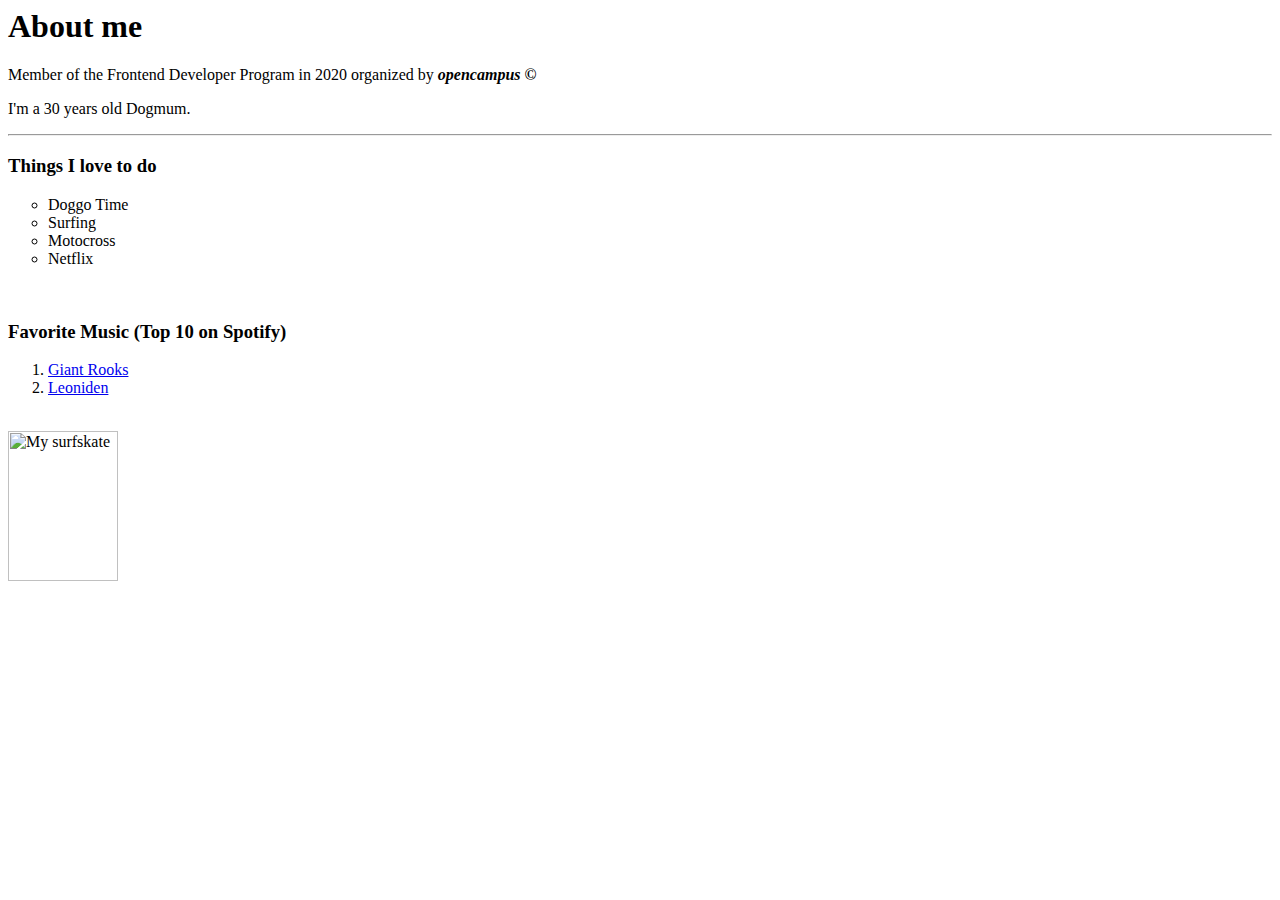
==== index.html @ 21fc942e "Create index.html" ====
<html>
  <head>
   <meta charset="UTF-8">
  <meta name="desription" content="First Steps in HTML 🤓">
  <meta name="keywords" content="opencampus, HTML, Frontend Dev Program 2020">
  <meta name="author" content="Ann-Kathrein Lage">
    <meta name="viewport" content="width=device-width, initial-scale=1.0">
    <title> About a normal Girl 🤷</title>
  </head>
  
  <body>
    <h1> About me </h1>
    <p> Member of the Frontend Developer Program in 2020 organized by <em> <strong> opencampus © </strong> </em></p>
    <p>I'm a 30 years old Dogmum. </p>
    <hr>
    
    <h3> Things I love to do </h3>
    <ul style="list-style-type:circle;"> 
      <li> Doggo Time </li>
      <li> Surfing </li>
      <li> Motocross </li>
      <li> Netflix </li>
    </ul>
    <br>  
    <h3> Favorite Music (Top 10 on Spotify) </h3>
    <ol type="1">
      <li><a href= "https://open.spotify.com/artist/5wD0owYApRtYmjPWavWKvb">Giant Rooks</a> </li>  
      <li><a href= "https://open.spotify.com/artist/1zwtew8BGPk66RKGQqtPCX">Leoniden</a></li>
    </ol>
    <br>
    <img src="https://btflboards.com/media/image/Zoey58dbce68a4070.jpg" alt="My surfskate" height="150" width="110">
  
  </body>
  
  <!-- neue Seite -->
  
</html>
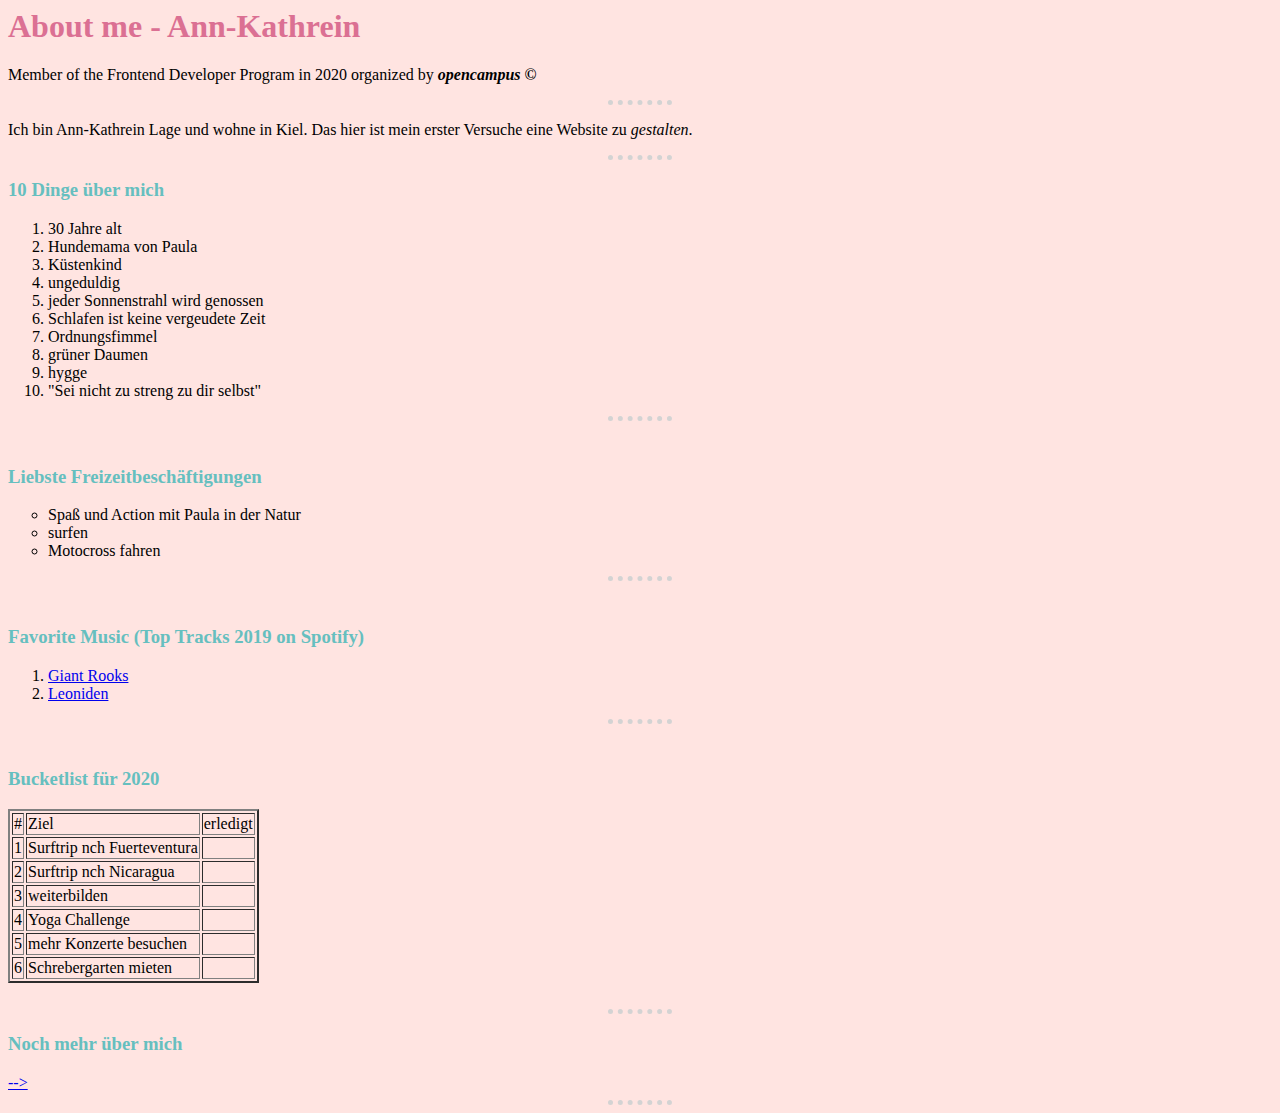
==== commit 830d5c59: "Second Page und Styles hinzugfügt" ====
--- a/index.html
+++ b/index.html
@@ -1,37 +1,105 @@
-<html>
+ <html>
   <head>
-   <meta charset="UTF-8">
-  <meta name="desription" content="First Steps in HTML 🤓">
-  <meta name="keywords" content="opencampus, HTML, Frontend Dev Program 2020">
-  <meta name="author" content="Ann-Kathrein Lage">
+    <meta charset="UTF-8">
+    <meta name="desription" content="First Steps in HTML 🤓">
+    <meta name="keywords" content="opencampus, HTML, Frontend Dev Program 2020">
+    <meta name="author" content="Ann-Kathrein Lage">
     <meta name="viewport" content="width=device-width, initial-scale=1.0">
+    
     <title> About a normal Girl 🤷</title>
+      
+    <link rel="stylesheet" href="styles.css">
+      
   </head>
   
+     <!-- colorhunt.co palevioletred-->
   <body>
-    <h1> About me </h1>
-    <p> Member of the Frontend Developer Program in 2020 organized by <em> <strong> opencampus © </strong> </em></p>
-    <p>I'm a 30 years old Dogmum. </p>
+    <h1>About me - Ann-Kathrein</h1>
+    <p>Member of the Frontend Developer Program in 2020 organized by <em> <strong> opencampus © </strong></em></p>
     <hr>
+    <p>Ich bin Ann-Kathrein Lage und wohne in Kiel. Das hier ist mein erster Versuche eine Website zu <em>gestalten</em>.</p>
+    <hr>
+      <h3>10 Dinge über mich</h3>
+      <ol type="1">
+          <li>30 Jahre alt</li>
+          <li>Hundemama von Paula</li>
+          <li>Küstenkind</li>
+          <li>ungeduldig</li>
+          <li>jeder Sonnenstrahl wird genossen</li>
+          <li>Schlafen ist keine vergeudete Zeit</li>
+          <li>Ordnungsfimmel</li>
+          <li>grüner Daumen</li>
+          <li>hygge</li>
+          <li>"Sei nicht zu streng zu dir selbst"</li>
+      </ol>
+      <hr>
+      <br>
     
-    <h3> Things I love to do </h3>
+    <h3>Liebste Freizeitbeschäftigungen</h3>
     <ul style="list-style-type:circle;"> 
-      <li> Doggo Time </li>
-      <li> Surfing </li>
-      <li> Motocross </li>
-      <li> Netflix </li>
+      <li> Spaß und Action mit Paula in der Natur</li>
+      <li> surfen </li>
+      <li> Motocross fahren</li>
     </ul>
+    <hr>
     <br>  
-    <h3> Favorite Music (Top 10 on Spotify) </h3>
+    <h3> Favorite Music (Top Tracks 2019 on Spotify) </h3>
     <ol type="1">
       <li><a href= "https://open.spotify.com/artist/5wD0owYApRtYmjPWavWKvb">Giant Rooks</a> </li>  
       <li><a href= "https://open.spotify.com/artist/1zwtew8BGPk66RKGQqtPCX">Leoniden</a></li>
     </ol>
+     <!-- 
     <br>
+     
     <img src="https://btflboards.com/media/image/Zoey58dbce68a4070.jpg" alt="My surfskate" height="150" width="110">
+      -->
+    <hr>
+    <br>
+      <h3>Bucketlist für 2020</h3>
+    <table border="2">
+      <tr>
+            <td>#</td>
+            <td>Ziel</td>
+            <td>erledigt</td>
+        </tr>
+        <tr>
+            <td>1</td>
+            <td>Surftrip nch Fuerteventura</td>
+            <td></td>
+        </tr>
+        <tr>
+            <td>2</td>
+            <td>Surftrip nch Nicaragua</td>
+            <td></td>
+        </tr>
+        <tr>
+            <td>3</td>
+            <td>weiterbilden</td>
+            <td></td>
+        </tr>
+         <tr>
+            <td>4</td>
+            <td>Yoga Challenge</td>
+            <td></td>
+        </tr>
+        <tr>
+            <td>5</td>
+            <td>mehr Konzerte besuchen</td>
+            <td></td>
+        </tr>
+        <tr>
+            <td>6</td>
+            <td>Schrebergarten mieten</td>
+            <td></td>
+        </tr>
+      </table>
+      <br>
+      <hr>
+      <h3>Noch mehr über mich</h3>
+      <a href=second.html>--></a>
+      <hr>
   
   </body>
   
-  <!-- neue Seite -->
   
 </html>--- a/styles.css
+++ b/styles.css
@@ -0,0 +1,18 @@
+    body{
+            background-color: mistyrose;
+        }
+    h1{
+            color: palevioletred;
+        }
+    h3{
+        color: #66BFBF;
+    
+        }
+    hr{
+            border-style: none;
+            border-top-style: dotted;
+            border-color: lightgrey;
+            border-width: 5px;
+            width: 5%;
+        }
+   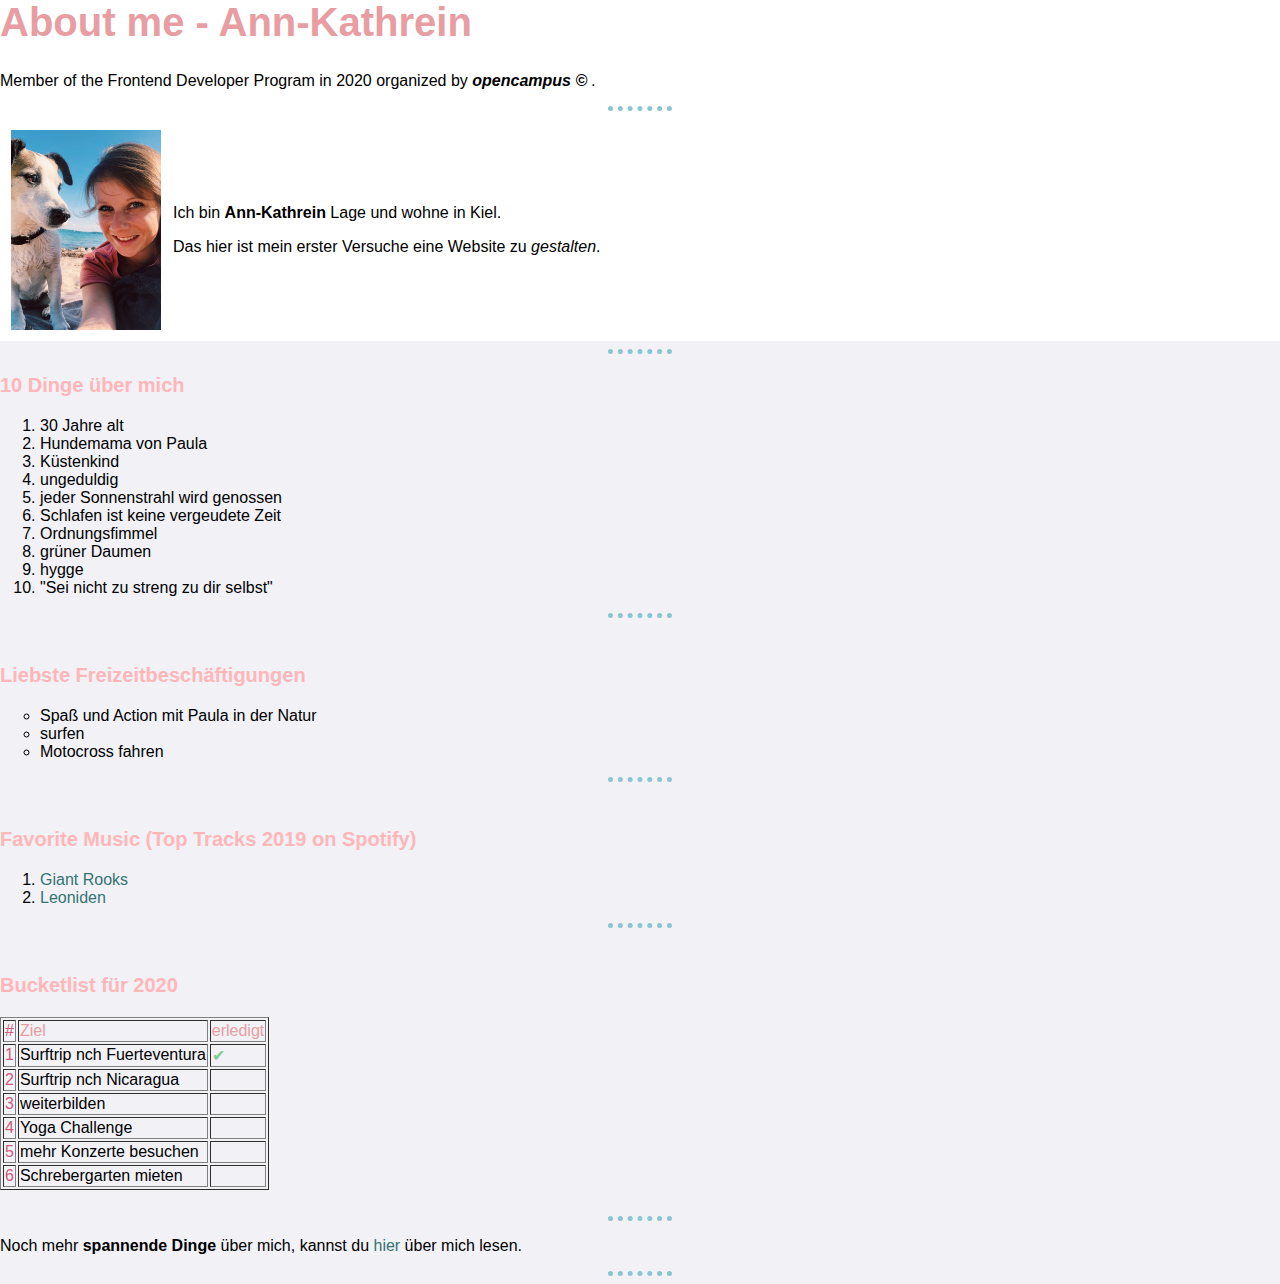
==== commit 6225c512: "css styled 0.1" ====
--- a/index.html
+++ b/index.html
@@ -5,21 +5,34 @@
     <meta name="keywords" content="opencampus, HTML, Frontend Dev Program 2020">
     <meta name="author" content="Ann-Kathrein Lage">
     <meta name="viewport" content="width=device-width, initial-scale=1.0">
-    
+   <!-- favicon.cc -->
     <title> About a normal Girl 🤷</title>
       
     <link rel="stylesheet" href="styles.css">
       
+    <!-- colorhunt.co palevioletred
+      <link rel="icon" href=favicon.ico>
+    -->
+      
   </head>
   
-     <!-- colorhunt.co palevioletred-->
+     
   <body>
-    <h1>About me - Ann-Kathrein</h1>
-    <p>Member of the Frontend Developer Program in 2020 organized by <em> <strong> opencampus © </strong></em></p>
+    <div class="">
+        <h1>About me - Ann-Kathrein</h1>
+        <p>Member of the Frontend Developer Program in 2020 organized by <em> <strong> opencampus © </strong>.</em></p>
+        <hr>
+      <table cellspacing="10">
+          <tr>
+            <td><img src="me_paula.jpg" alt="" height="200" width="150"></td>
+            <td><p>Ich bin <strong>Ann-Kathrein</strong> Lage und wohne in Kiel.</p>
+            <p>Das hier ist mein erster Versuche eine Website zu <em>gestalten</em>.</p></td>
+          </tr>
+      </table> 
+      </div>
+    
     <hr>
-    <p>Ich bin Ann-Kathrein Lage und wohne in Kiel. Das hier ist mein erster Versuche eine Website zu <em>gestalten</em>.</p>
-    <hr>
-      <h3>10 Dinge über mich</h3>
+      <h3> 10 Dinge über mich</h3>
       <ol type="1">
           <li>30 Jahre alt</li>
           <li>Hundemama von Paula</li>
@@ -34,7 +47,7 @@
       </ol>
       <hr>
       <br>
-    
+
     <h3>Liebste Freizeitbeschäftigungen</h3>
     <ul style="list-style-type:circle;"> 
       <li> Spaß und Action mit Paula in der Natur</li>
@@ -48,55 +61,50 @@
       <li><a href= "https://open.spotify.com/artist/5wD0owYApRtYmjPWavWKvb">Giant Rooks</a> </li>  
       <li><a href= "https://open.spotify.com/artist/1zwtew8BGPk66RKGQqtPCX">Leoniden</a></li>
     </ol>
-     <!-- 
-    <br>
-     
-    <img src="https://btflboards.com/media/image/Zoey58dbce68a4070.jpg" alt="My surfskate" height="150" width="110">
-      -->
+
     <hr>
     <br>
       <h3>Bucketlist für 2020</h3>
-    <table border="2">
+    <table border="1">
       <tr>
-            <td>#</td>
-            <td>Ziel</td>
-            <td>erledigt</td>
+            <td id="numbercolor">#</td>
+            <td id="headcolor">Ziel</td>
+            <td id="headcolor">erledigt</td>
         </tr>
         <tr>
-            <td>1</td>
+            <td id="numbercolor">1</td>
             <td>Surftrip nch Fuerteventura</td>
-            <td></td>
+            <td id="check">&#10004;</td>
         </tr>
         <tr>
-            <td>2</td>
+            <td id="numbercolor">2</td>
             <td>Surftrip nch Nicaragua</td>
             <td></td>
         </tr>
         <tr>
-            <td>3</td>
+            <td id="numbercolor">3</td>
             <td>weiterbilden</td>
             <td></td>
         </tr>
          <tr>
-            <td>4</td>
+            <td id="numbercolor">4</td>
             <td>Yoga Challenge</td>
             <td></td>
         </tr>
         <tr>
-            <td>5</td>
+            <td id="numbercolor">5</td>
             <td>mehr Konzerte besuchen</td>
             <td></td>
         </tr>
         <tr>
-            <td>6</td>
+            <td id="numbercolor">6</td>
             <td>Schrebergarten mieten</td>
             <td></td>
         </tr>
       </table>
       <br>
       <hr>
-      <h3>Noch mehr über mich</h3>
-      <a href=second.html>--></a>
+      <p>Noch mehr <strong>spannende Dinge</strong> über mich, kannst du <a href=second.html>hier</a> über mich lesen.</p>
       <hr>
   
   </body>
--- a/styles.css
+++ b/styles.css
@@ -1,18 +1,50 @@
-    body{
-            background-color: mistyrose;
+   body{
+        background-color: #F1F1F6;
+        font-family:sans-serif;
+        margin: 0;
         }
     h1{
-            color: palevioletred;
+        color: #E89DA2;
+        font-size: 40;
+        font-family:sans-serif;
+        margin-top: 0;
         }
     h3{
-        color: #66BFBF;
-    
+        color: #FFB6B9;
+        font-size: 20;
+        font-family:sans-serif;
         }
     hr{
-            border-style: none;
-            border-top-style: dotted;
-            border-color: lightgrey;
-            border-width: 5px;
-            width: 5%;
+        border-style: none;
+        border-top-style: dotted;
+        border-color: 8AC6D1;
+        border-width: 5px;
+        width: 5%;
         }
+
+    a{ 
+        text-decoration: none;
+        color: #347474;
+        }
+    a:hover{ 
+        text-decoration: none;
+        color: #347474;
+        font-size: 20;
+        }
+
+    div{
+        background-color: white;
+        
+        }
+
+
+#headcolor {
+    color: #E89DA2;
+}
+#numbercolor{
+    color:#D15A7C;
+}
+#check{
+    color:#7FCD91
+}
    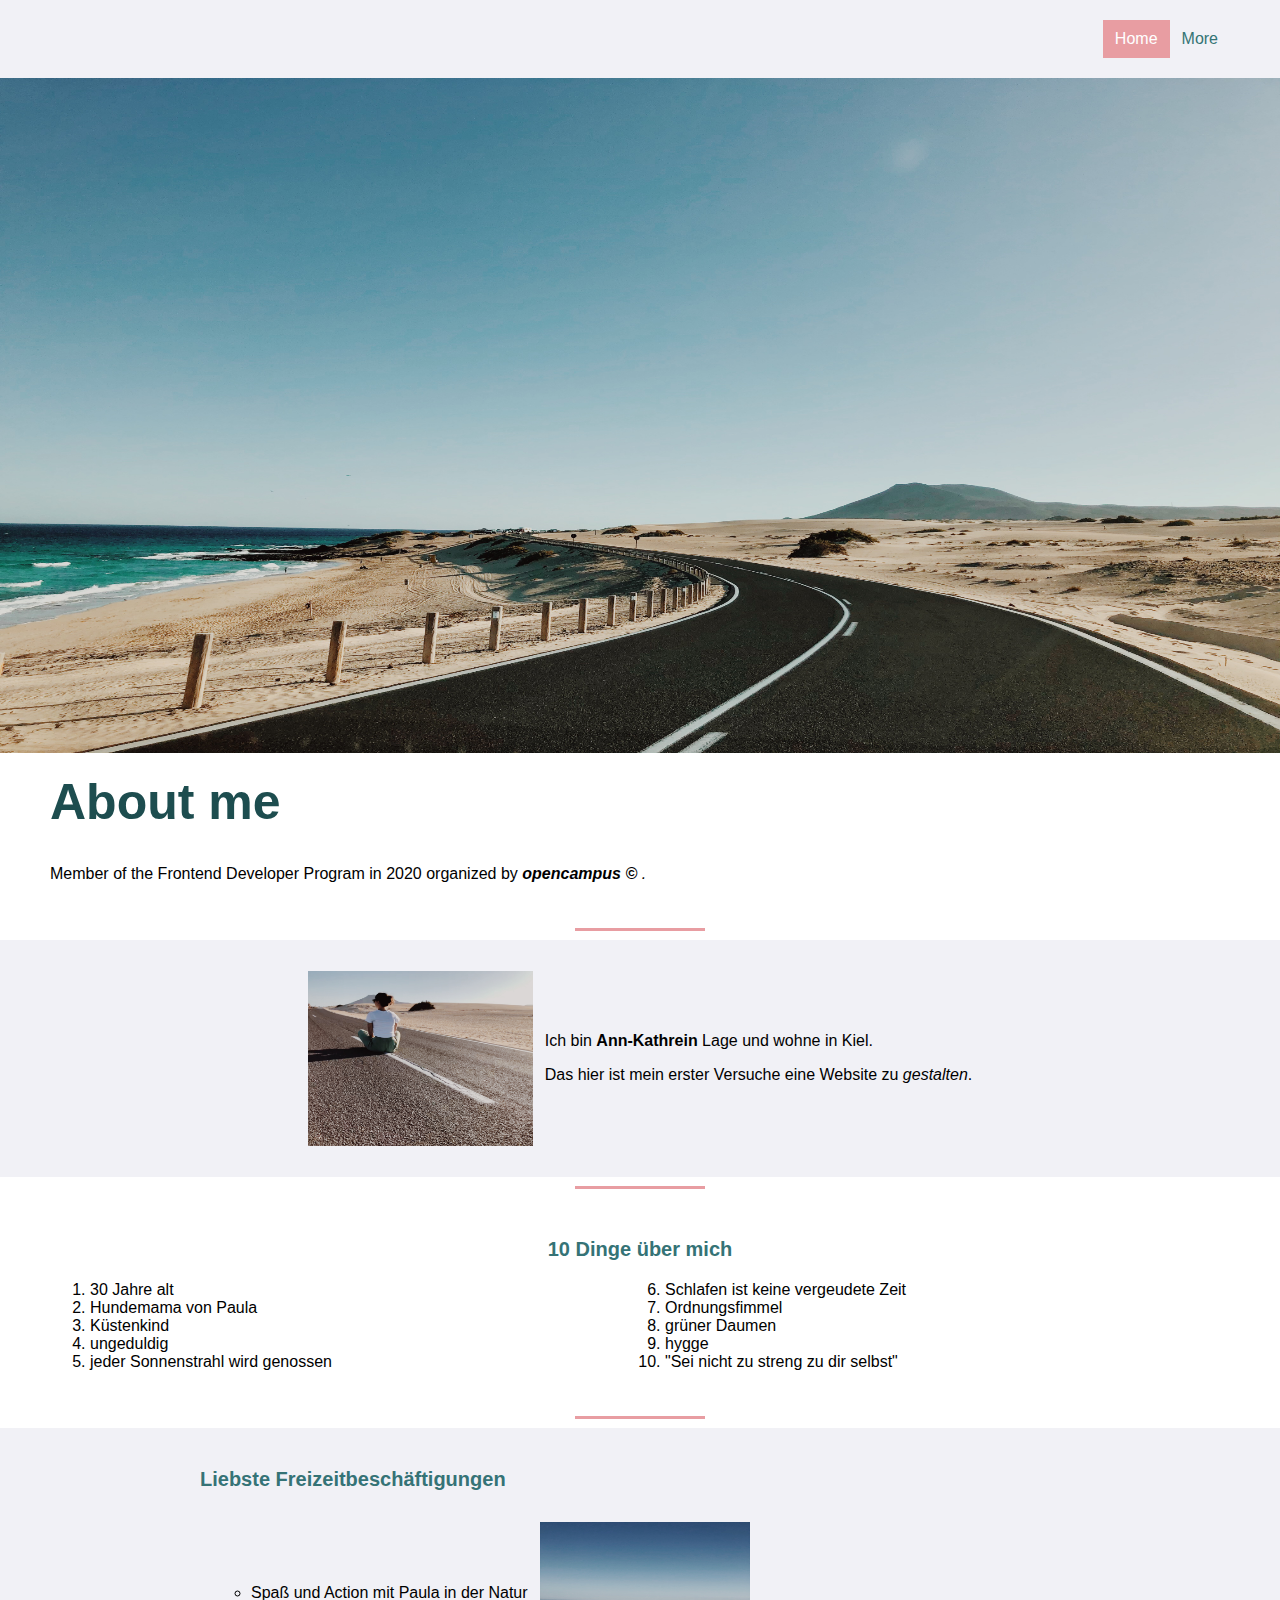
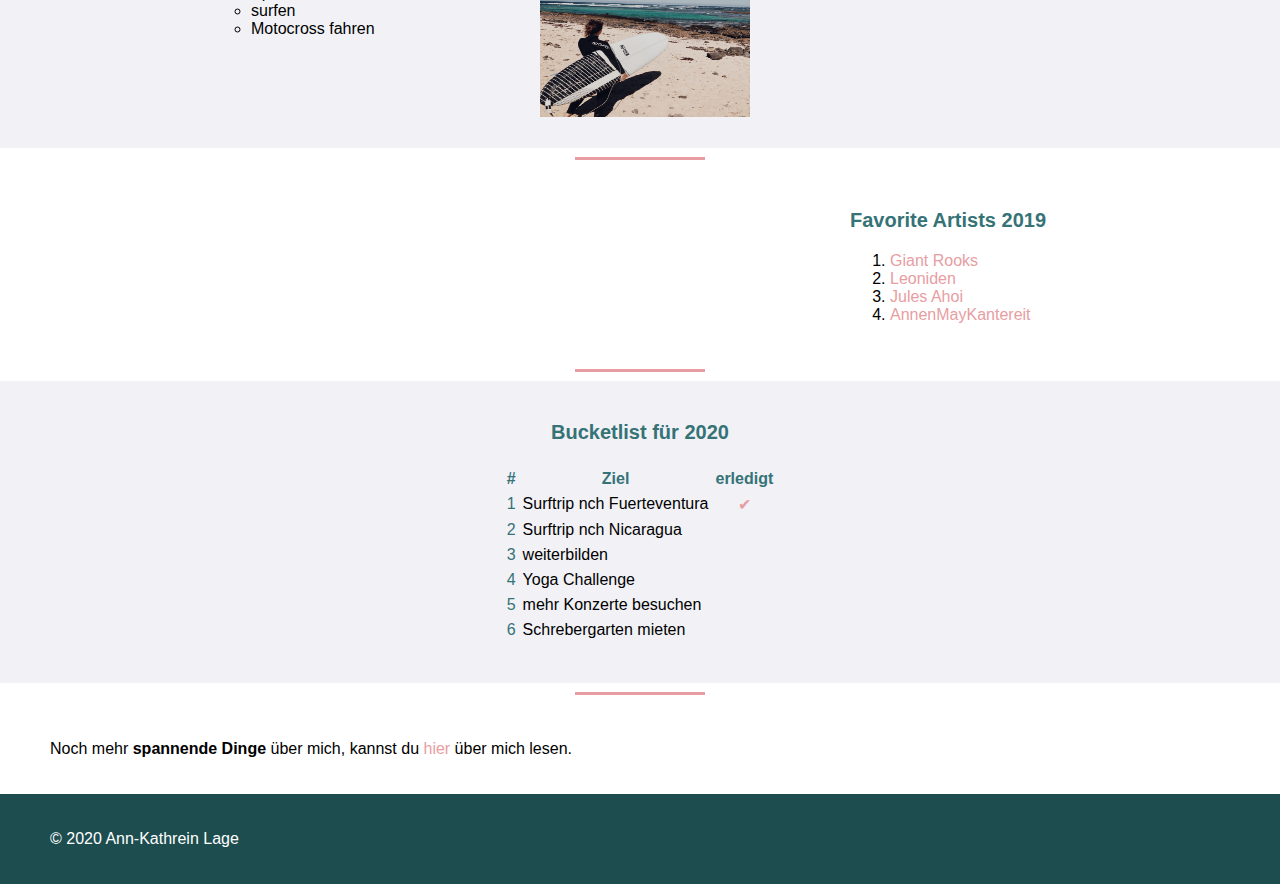
==== commit ec82e78d: "header, footer, nav, styles" ====
--- a/index.html
+++ b/index.html
@@ -1,39 +1,57 @@
  <html>
+     
   <head>
     <meta charset="UTF-8">
     <meta name="desription" content="First Steps in HTML 🤓">
     <meta name="keywords" content="opencampus, HTML, Frontend Dev Program 2020">
     <meta name="author" content="Ann-Kathrein Lage">
     <meta name="viewport" content="width=device-width, initial-scale=1.0">
-   <!-- favicon.cc -->
-    <title> About a normal Girl 🤷</title>
+    <title> About a normal Girl</title>
       
     <link rel="stylesheet" href="styles.css">
-      
-    <!-- colorhunt.co palevioletred
-      <link rel="icon" href=favicon.ico>
-    -->
-      
+    <link rel="icon" href=favicon.ico>   
   </head>
   
      
   <body>
+      
+    <div class="topnav">
+        <a href="second.html">More</a>
+        <a class="active" href="#home">Home</a>
+      </div>
+      
+      <header>
+      <img class="headpic" src=road.JPG alt="">
+      </header>
+      
+   
     <div class="">
-        <h1>About me - Ann-Kathrein</h1>
+        <h1>About me</h1>
         <p>Member of the Frontend Developer Program in 2020 organized by <em> <strong> opencampus © </strong>.</em></p>
+      </div>  
+        
+    <div class="hr">
         <hr>
-      <table cellspacing="10">
+    </div> 
+        
+        
+    <div class="anotherback">
+        <table class="centeredtable" cellspacing="10">
           <tr>
-            <td><img src="me_paula.jpg" alt="" height="200" width="150"></td>
+            <td><img src="me_road.JPG" alt="" height="175" width="225"></td>
             <td><p>Ich bin <strong>Ann-Kathrein</strong> Lage und wohne in Kiel.</p>
             <p>Das hier ist mein erster Versuche eine Website zu <em>gestalten</em>.</p></td>
           </tr>
       </table> 
-      </div>
-    
+        </div>
+      
+    <div class="hr">
     <hr>
-      <h3> 10 Dinge über mich</h3>
-      <ol type="1">
+    </div>
+      
+    <div class="">
+      <h3 class="centeredtext"> 10 Dinge über mich</h3>
+      <ol class="right, ol" type="1">
           <li>30 Jahre alt</li>
           <li>Hundemama von Paula</li>
           <li>Küstenkind</li>
@@ -45,31 +63,55 @@
           <li>hygge</li>
           <li>"Sei nicht zu streng zu dir selbst"</li>
       </ol>
+    </div>
+      
+<div class="hr">      
       <hr>
-      <br>
-
-    <h3>Liebste Freizeitbeschäftigungen</h3>
-    <ul style="list-style-type:circle;"> 
-      <li> Spaß und Action mit Paula in der Natur</li>
-      <li> surfen </li>
-      <li> Motocross fahren</li>
-    </ul>
+</div>
+   
+      <div class="anotherback">
+          <h3 class="righttwo">Liebste Freizeitbeschäftigungen</h3>
+        <table class="righttwo" cellspacing="10">
+          <tr>
+            <td>
+              <ul style="list-style-type:circle;"> 
+                    <li> Spaß und Action mit Paula in der Natur</li>
+                  <li> surfen </li>
+                  <li> Motocross fahren</li>
+              </ul>
+            </td>
+            <td><img src="me_surf.JPG" alt="" height="195" width="210"></td>
+          </tr>
+      </table> 
+        </div>
+      
+      
+<div class="hr">    
     <hr>
-    <br>  
-    <h3> Favorite Music (Top Tracks 2019 on Spotify) </h3>
-    <ol type="1">
+</div>
+      
+<div class="">      
+    <h3 class="right"> Favorite Artists 2019 </h3>
+    <ol class="right" type="1">
       <li><a href= "https://open.spotify.com/artist/5wD0owYApRtYmjPWavWKvb">Giant Rooks</a> </li>  
       <li><a href= "https://open.spotify.com/artist/1zwtew8BGPk66RKGQqtPCX">Leoniden</a></li>
+        <li><a href= "https://open.spotify.com/artist/2l1xTBTIBaAiJhekoLM8mk">Jules Ahoi</a> </li> 
+        <li><a href= "https://open.spotify.com/artist/23xqmJEN3oVxwzqtNIyR5m">AnnenMayKantereit</a> </li> 
+        
     </ol>
-
+</div>
+      
+<div class="hr">
     <hr>
-    <br>
-      <h3>Bucketlist für 2020</h3>
-    <table border="1">
+</div>
+    
+<div class="anotherback">
+      <h3 class="centeredtext">Bucketlist für 2020</h3>
+    <table class="table" cellspacing="5">
       <tr>
-            <td id="numbercolor">#</td>
-            <td id="headcolor">Ziel</td>
-            <td id="headcolor">erledigt</td>
+            <th id="numbercolor">#</th>
+            <th id="numbercolor">Ziel</th>
+            <th id="numbercolor">erledigt</th>
         </tr>
         <tr>
             <td id="numbercolor">1</td>
@@ -102,11 +144,24 @@
             <td></td>
         </tr>
       </table>
-      <br>
+    <br> 
+ </div>
+      
+<div class="hr">
       <hr>
+    </div>
+    
+    <div class="">
       <p>Noch mehr <strong>spannende Dinge</strong> über mich, kannst du <a href=second.html>hier</a> über mich lesen.</p>
-      <hr>
-  
+    </div>
+      
+
+<footer>  
+    <div class="footer">
+      <p>© 2020 Ann-Kathrein Lage</p>
+        </div>
+  </footer> 
+        
   </body>
   
   
--- a/styles.css
+++ b/styles.css
@@ -1,50 +1,130 @@
    body{
         background-color: #F1F1F6;
-        font-family:sans-serif;
+        font-family:'Open Sans', sans-serif;
         margin: 0;
         }
+
+    div{
+        background-color: white;
+        padding: 20 50 20 50;
+        }
+
     h1{
-        color: #E89DA2;
-        font-size: 40;
-        font-family:sans-serif;
+        color: #1D4D4F;
+        font-size: 50px;
+        font-family: 'Raleway', sans-serif;
         margin-top: 0;
         }
+
     h3{
-        color: #FFB6B9;
-        font-size: 20;
-        font-family:sans-serif;
+        color: #357376;
+        font-size: 1.25rem;
+        font-family:'Raleway',sans-serif;
         }
+
     hr{
-        border-style: none;
-        border-top-style: dotted;
-        border-color: 8AC6D1;
-        border-width: 5px;
-        width: 5%;
+        border-top-style: inherit;
+        border-color: #E89DA2;
+        border-width: 3px;
+        width: 10%;
+        padding: 0px;
+        border-left: 0px;
         }
 
     a{ 
         text-decoration: none;
-        color: #347474;
+        color: #E89DA2;
         }
     a:hover{ 
-        text-decoration: none;
+        text-decoration: underline;
         color: #347474;
-        font-size: 20;
-        }
-
-    div{
-        background-color: white;
-        
         }
 
 
-#headcolor {
-    color: #E89DA2;
+.ol{
+    column-count: 2;
+    column-gap: 10px;
 }
+
+.topnav{
+  background-color: #F1F1F6;
+  overflow: hidden;
+}
+
+.topnav a{
+  float: right;
+  color: #347474;
+  text-align: center;
+  padding: 10px 12px;
+  text-decoration: none;
+  font-size: 16px;
+}
+.topnav a:hover {
+  background-color: #6BA8A9;
+    color: white
+}
+
+
+.topnav a.active {
+  background-color: #E89DA2;
+  color: white;
+}
+
+.headpic{
+    position: relative;
+    top: 0; 
+    left: 0;
+    right: 0;
+   background-size: cover; 
+   width: 100vw;
+   height: 75vh;
+    }
+
+.centeredtable{
+    margin: 0 auto;
+}
+
+.table{
+    margin:0 auto;
+}
+
+.table tr:hover{
+    background-color: white;
+    }
+
+.centeredtext{
+    text-align: center;
+}
+
+.right{
+    margin-left: 800px;
+}
+
+.righttwo{
+    margin-left: 150px;
+}
+
+.anotherback{
+    background-color: #F1F1F6;
+}
+
+
+.hr {
+    margin: 0;
+    padding: 1px;
+    }
+
+
+.footer{
+    background-color: #1D4D4F;
+    color: white;
+    }
+
+
 #numbercolor{
-    color:#D15A7C;
+    color:#357376;
 }
 #check{
-    color:#7FCD91
-}
-   +    text-align: center;
+    color:#E89DA2;
+}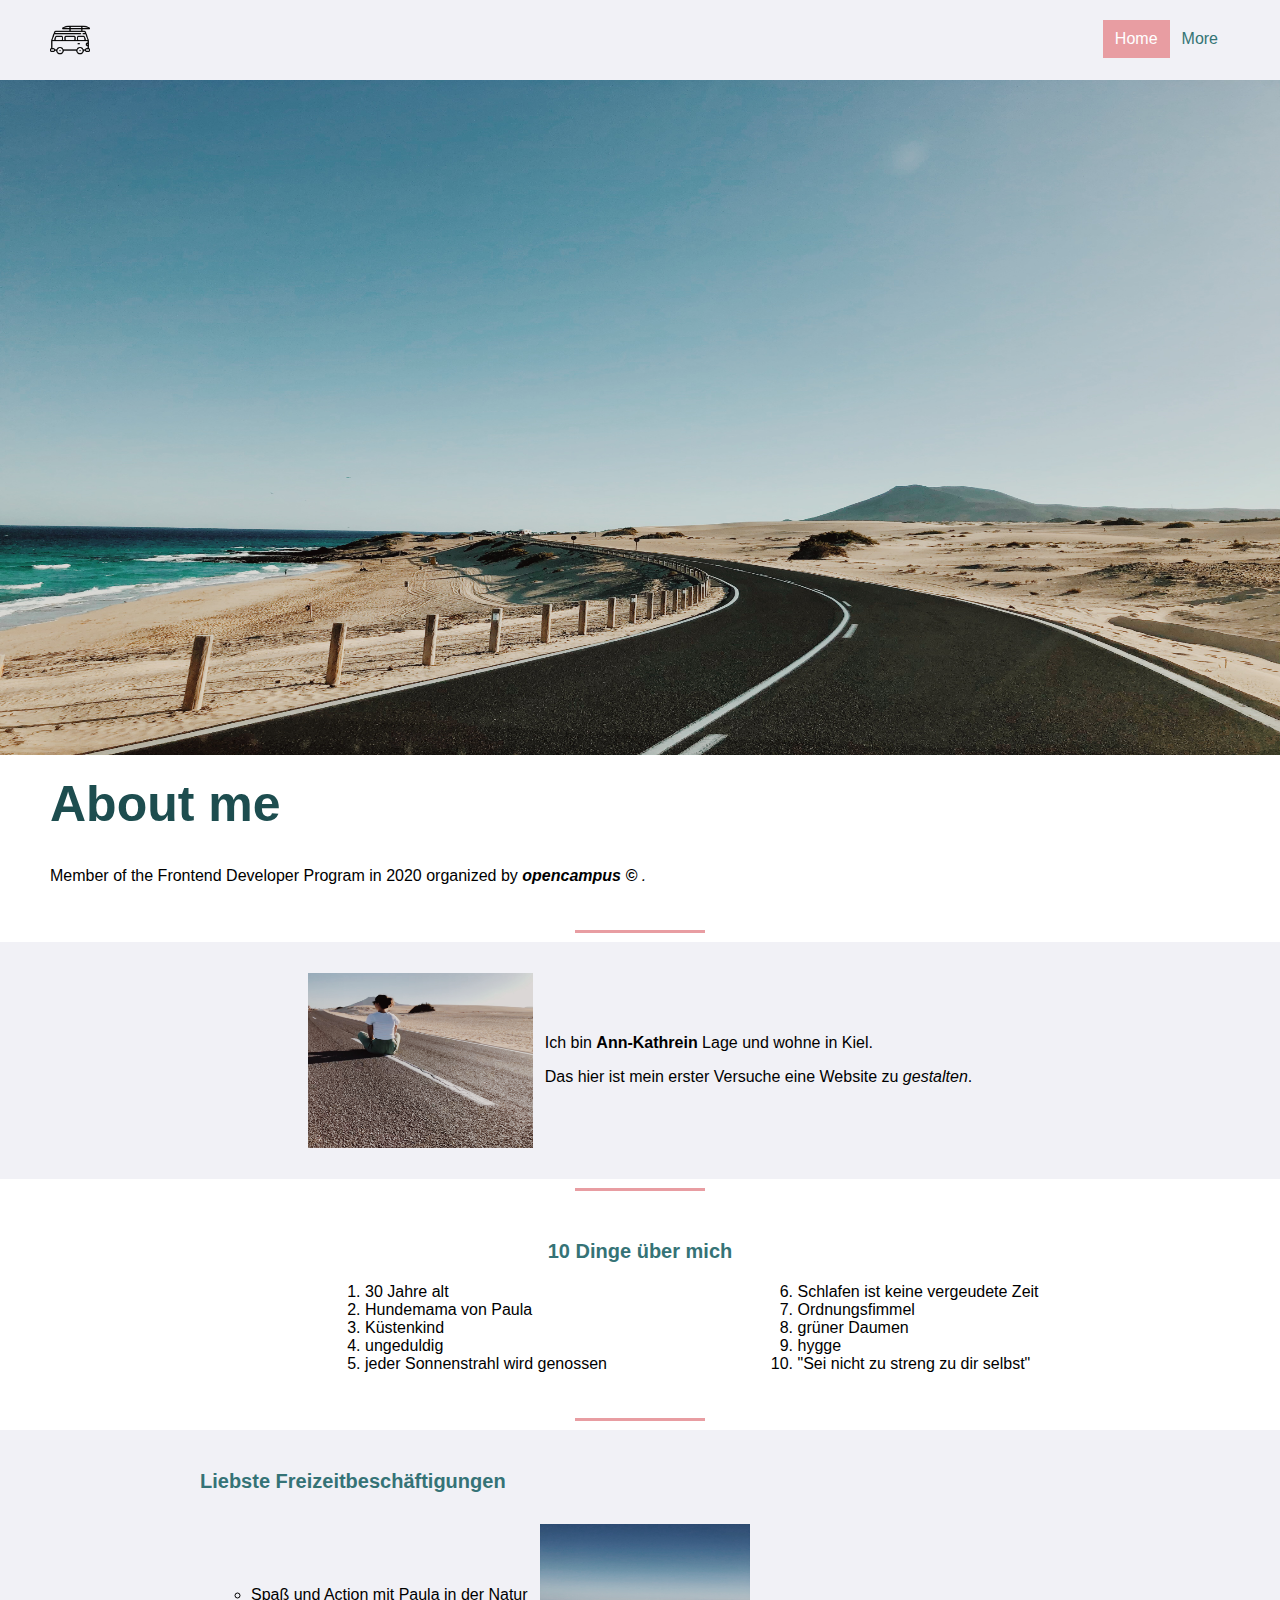
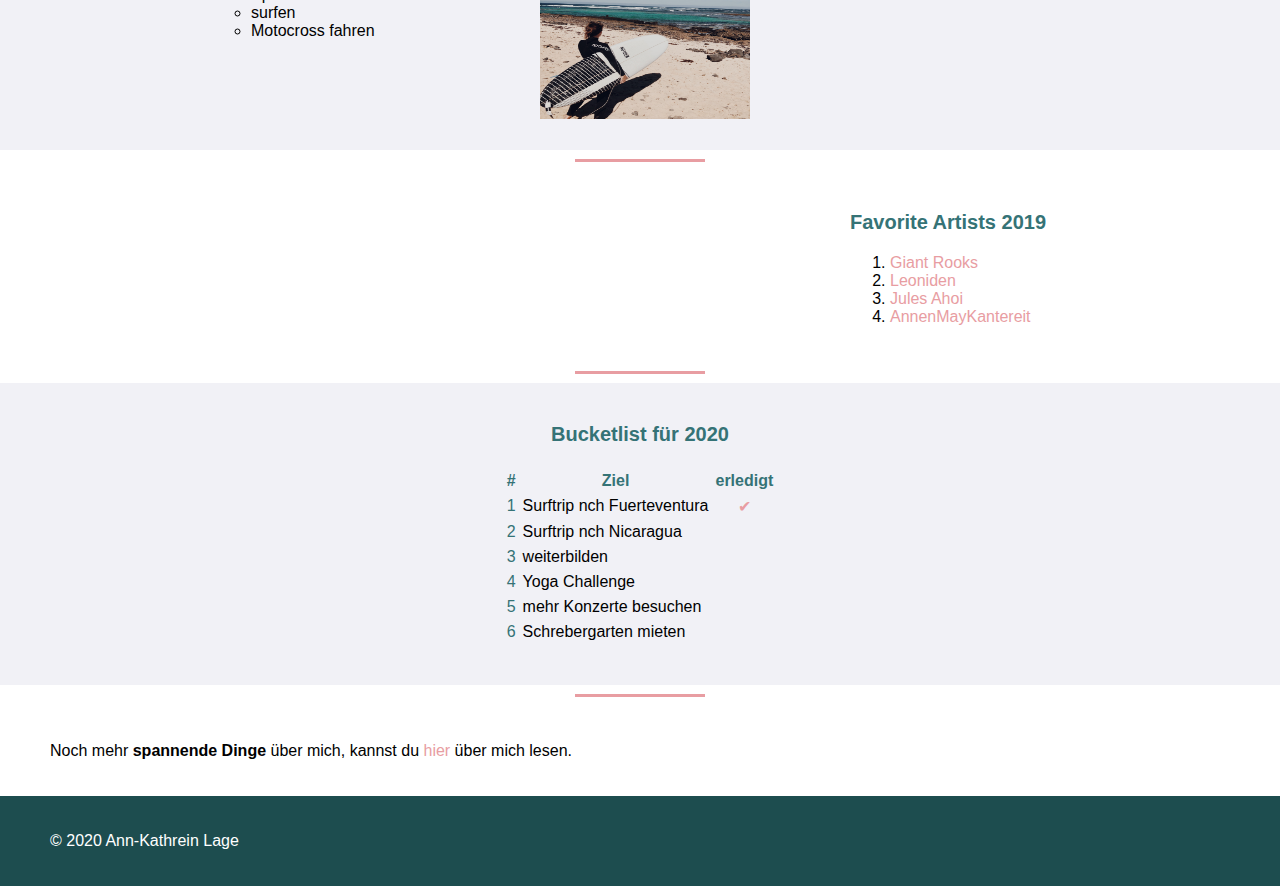
==== commit 48fc0f4a: "ol position, nav pic" ====
--- a/index.html
+++ b/index.html
@@ -16,6 +16,7 @@
   <body>
       
     <div class="topnav">
+        <img src="camper_black.png" height="40" width="40">
         <a href="second.html">More</a>
         <a class="active" href="#home">Home</a>
       </div>
@@ -51,7 +52,7 @@
       
     <div class="">
       <h3 class="centeredtext"> 10 Dinge über mich</h3>
-      <ol class="right, ol" type="1">
+      <ol class="ol" type="1">
           <li>30 Jahre alt</li>
           <li>Hundemama von Paula</li>
           <li>Küstenkind</li>
@@ -107,7 +108,7 @@
     
 <div class="anotherback">
       <h3 class="centeredtext">Bucketlist für 2020</h3>
-    <table class="table" cellspacing="5">
+    <table class="centeredtable" cellspacing="5">
       <tr>
             <th id="numbercolor">#</th>
             <th id="numbercolor">Ziel</th>
--- a/styles.css
+++ b/styles.css
@@ -41,11 +41,6 @@
         }
 
 
-.ol{
-    column-count: 2;
-    column-gap: 10px;
-}
-
 .topnav{
   background-color: #F1F1F6;
   overflow: hidden;
@@ -84,8 +79,13 @@
     margin: 0 auto;
 }
 
-.table{
-    margin:0 auto;
+
+.ol{
+    margin-left: 275px;
+    column-count: 2;
+    column-gap: 0px;
+   
+
 }
 
 .table tr:hover{
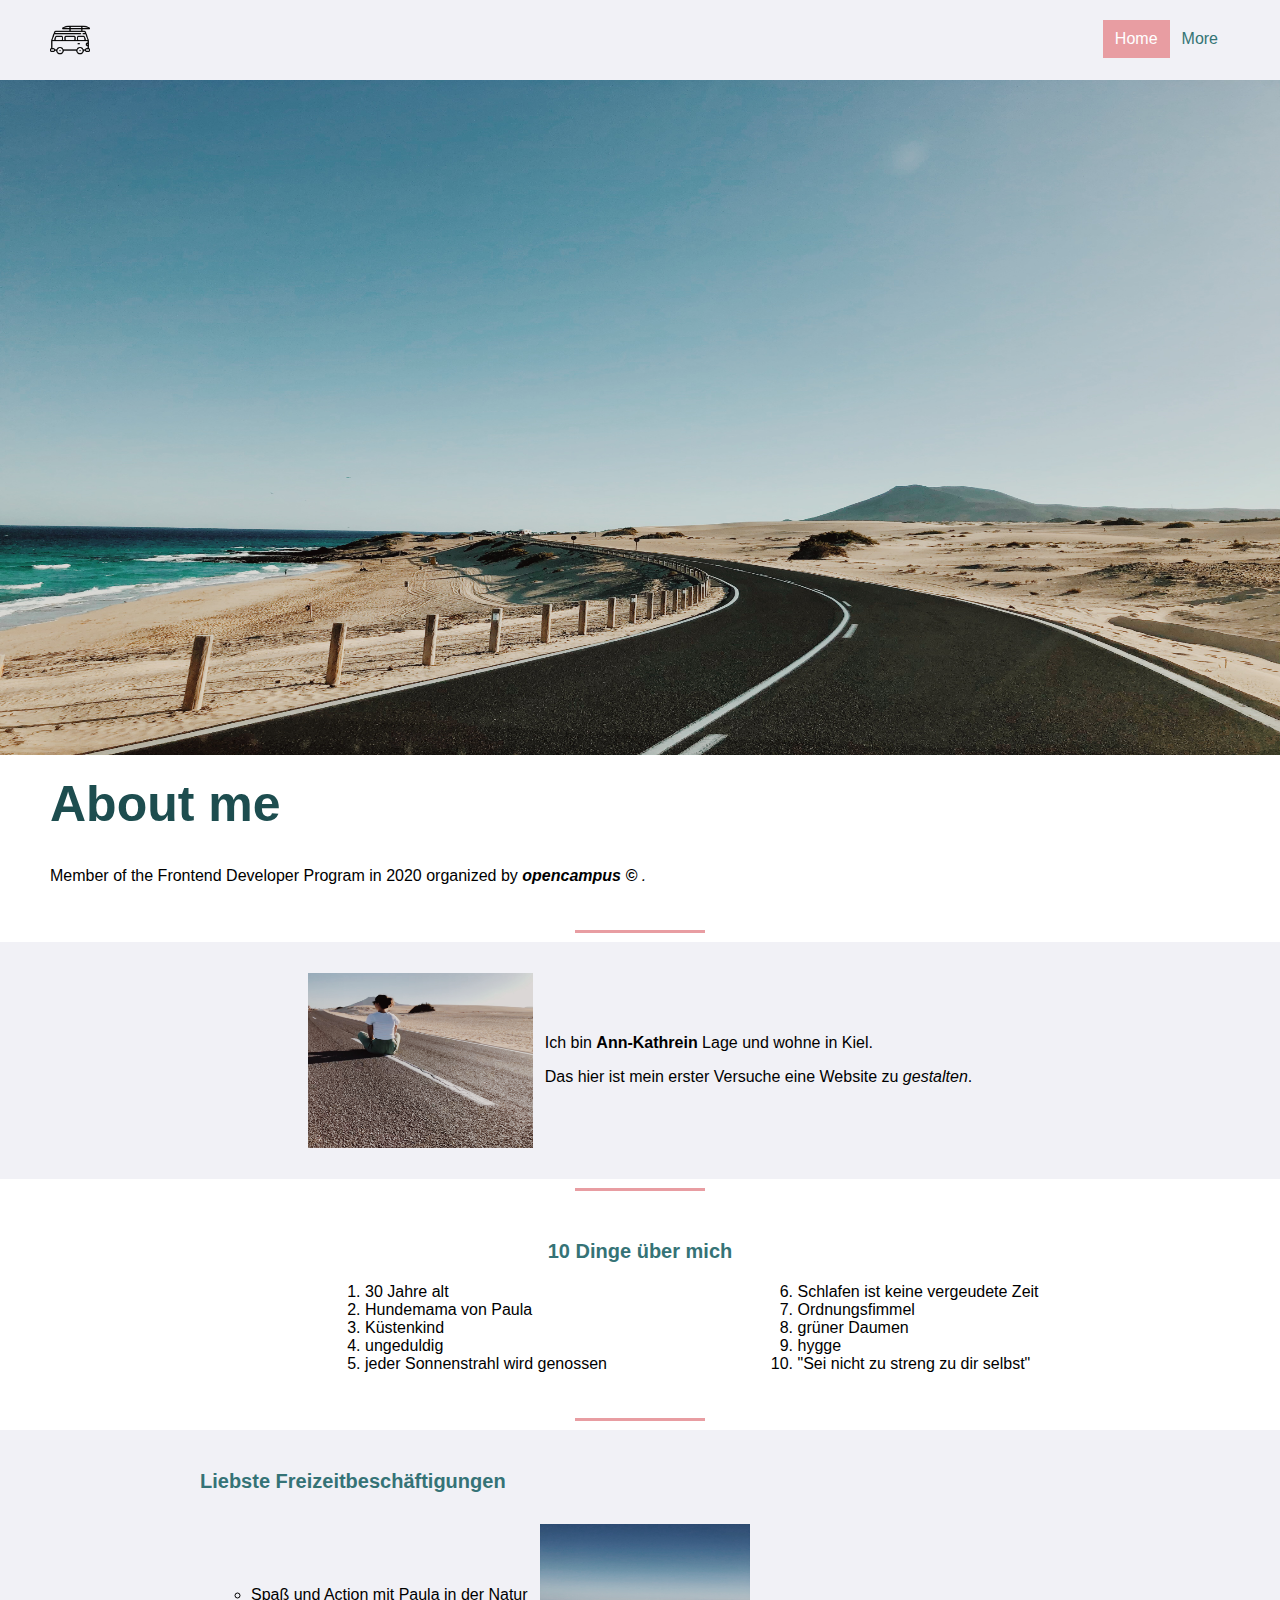
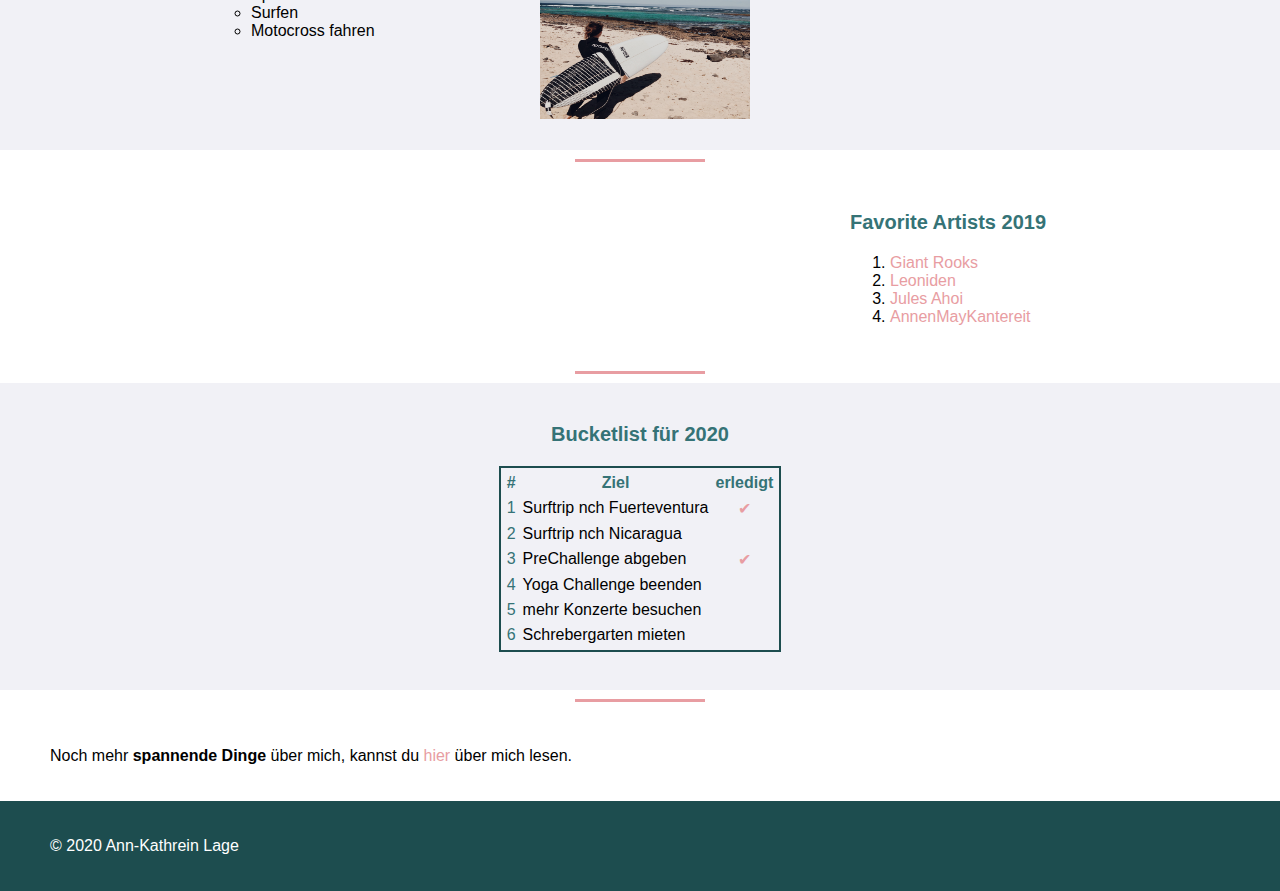
==== commit 100bd778: "final version" ====
--- a/index.html
+++ b/index.html
@@ -77,7 +77,7 @@
             <td>
               <ul style="list-style-type:circle;"> 
                     <li> Spaß und Action mit Paula in der Natur</li>
-                  <li> surfen </li>
+                  <li> Surfen </li>
                   <li> Motocross fahren</li>
               </ul>
             </td>
@@ -108,7 +108,7 @@
     
 <div class="anotherback">
       <h3 class="centeredtext">Bucketlist für 2020</h3>
-    <table class="centeredtable" cellspacing="5">
+    <table class="table" cellspacing="5">
       <tr>
             <th id="numbercolor">#</th>
             <th id="numbercolor">Ziel</th>
@@ -117,7 +117,7 @@
         <tr>
             <td id="numbercolor">1</td>
             <td>Surftrip nch Fuerteventura</td>
-            <td id="check">&#10004;</td>
+            <td id="check"> &#10004;</td>
         </tr>
         <tr>
             <td id="numbercolor">2</td>
@@ -126,12 +126,12 @@
         </tr>
         <tr>
             <td id="numbercolor">3</td>
-            <td>weiterbilden</td>
-            <td></td>
+            <td>PreChallenge abgeben</td>
+            <td id="check"> &#10004;</td>
         </tr>
          <tr>
             <td id="numbercolor">4</td>
-            <td>Yoga Challenge</td>
+            <td>Yoga Challenge beenden</td>
             <td></td>
         </tr>
         <tr>
--- a/styles.css
+++ b/styles.css
@@ -83,14 +83,18 @@
 .ol{
     margin-left: 275px;
     column-count: 2;
-    column-gap: 0px;
-   
-
+    column-gap: 0px; 
 }
 
+.table{
+    margin: 0 auto;
+    border-color: #1D4D4F;
+    border-width: 2px;
+    border-style: solid;
+}
 .table tr:hover{
     background-color: white;
-    }
+}
 
 .centeredtext{
     text-align: center;
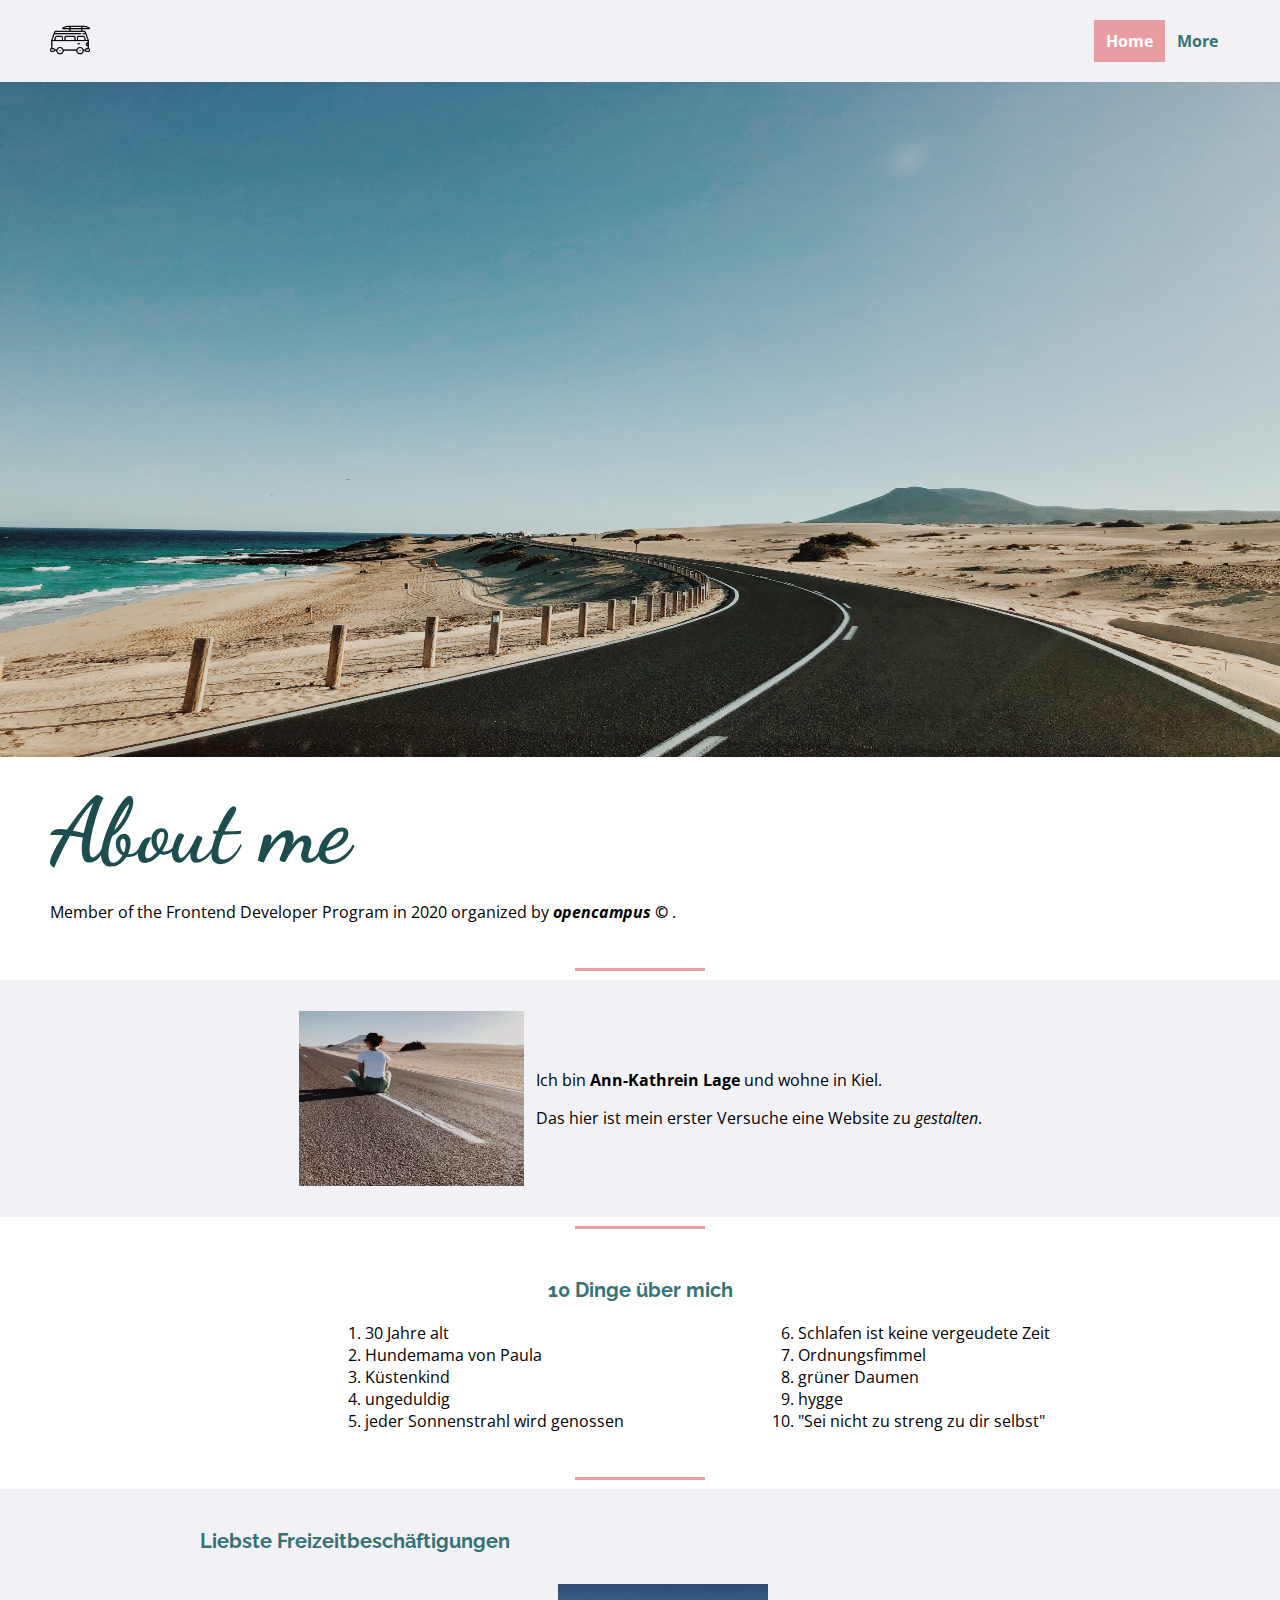
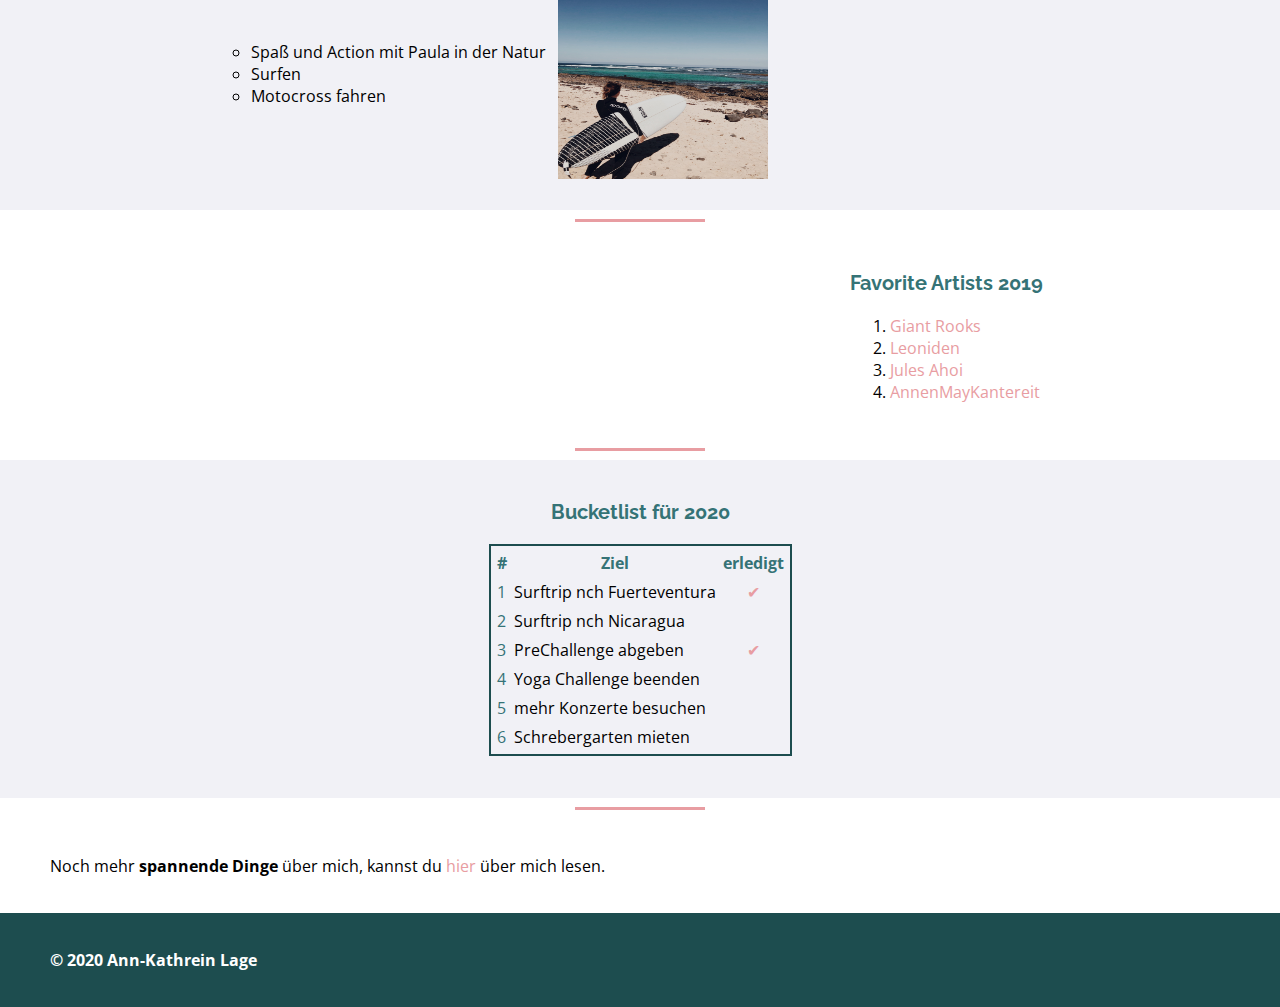
==== commit d99023e5: "Fonts added" ====
--- a/index.html
+++ b/index.html
@@ -9,7 +9,8 @@
     <title> About a normal Girl</title>
       
     <link rel="stylesheet" href="styles.css">
-    <link rel="icon" href=favicon.ico>   
+    <link rel="icon" href=favicon.ico>  
+    <link href="https://fonts.googleapis.com/css?family=Dancing+Script:light|Open+Sans:400,700|Raleway:400,700&display=swap" rel="stylesheet">
   </head>
   
      
@@ -17,8 +18,8 @@
       
     <div class="topnav">
         <img src="camper_black.png" height="40" width="40">
-        <a href="second.html">More</a>
-        <a class="active" href="#home">Home</a>
+        <a href="second.html"><span class="bold">More</span></a>
+        <a class="active" href="#home"><span class="bold">Home</span></a>
       </div>
       
       <header>
@@ -28,7 +29,7 @@
    
     <div class="">
         <h1>About me</h1>
-        <p>Member of the Frontend Developer Program in 2020 organized by <em> <strong> opencampus © </strong>.</em></p>
+        <p>Member of the Frontend Developer Program in 2020 organized by <span class="bold"><em> opencampus © </em></span>.</p>
       </div>  
         
     <div class="hr">
@@ -40,7 +41,7 @@
         <table class="centeredtable" cellspacing="10">
           <tr>
             <td><img src="me_road.JPG" alt="" height="175" width="225"></td>
-            <td><p>Ich bin <strong>Ann-Kathrein</strong> Lage und wohne in Kiel.</p>
+            <td><p>Ich bin <span class="bold">Ann-Kathrein Lage</span> und wohne in Kiel.</p>
             <p>Das hier ist mein erster Versuche eine Website zu <em>gestalten</em>.</p></td>
           </tr>
       </table> 
@@ -159,7 +160,7 @@
 
 <footer>  
     <div class="footer">
-      <p>© 2020 Ann-Kathrein Lage</p>
+      <p class="bold">© 2020 Ann-Kathrein Lage</p>
         </div>
   </footer> 
         
--- a/styles.css
+++ b/styles.css
@@ -11,9 +11,10 @@
 
     h1{
         color: #1D4D4F;
-        font-size: 50px;
-        font-family: 'Raleway', sans-serif;
+        font-size: 5.625rem;
+        font-family: 'Dancing Script', cursive;
         margin-top: 0;
+        margin-bottom: 2px;
         }
 
     h3{
@@ -79,6 +80,9 @@
     margin: 0 auto;
 }
 
+.bold{
+    font-weight: 700;
+}
 
 .ol{
     margin-left: 275px;
